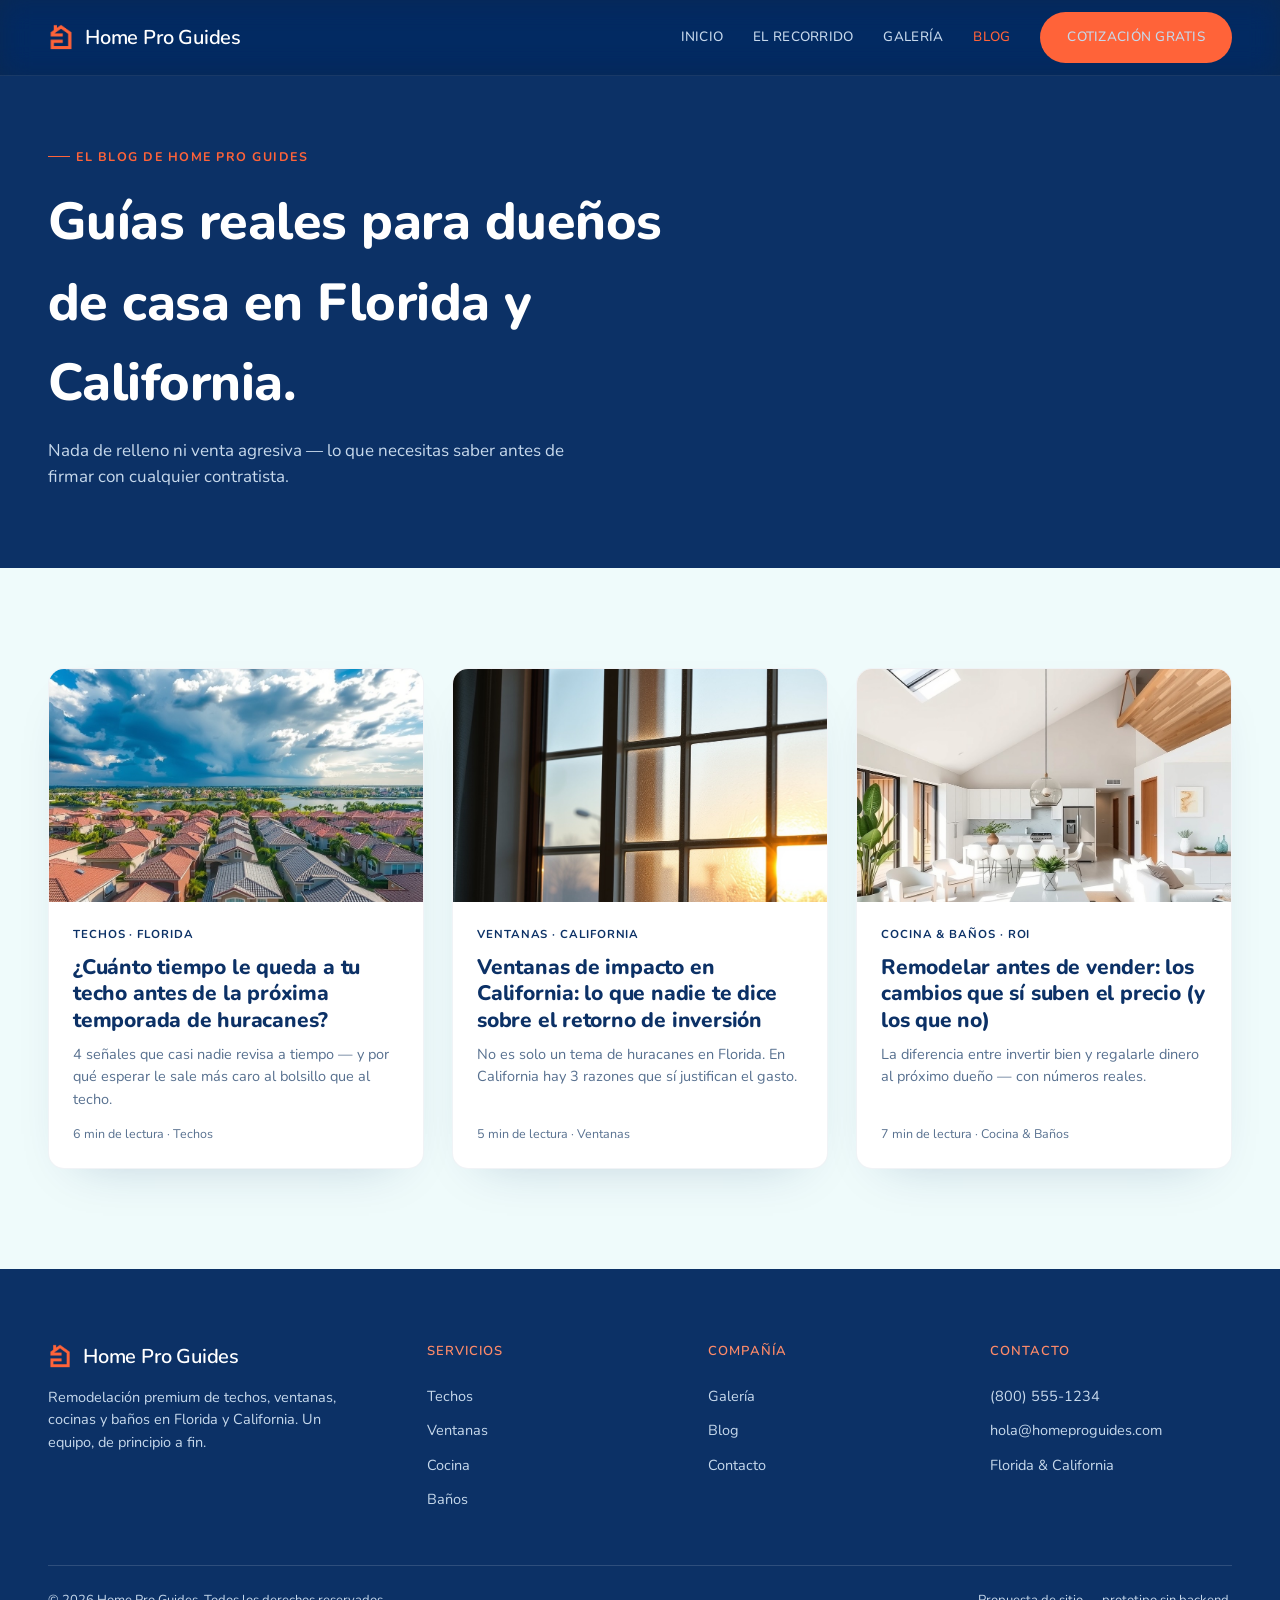
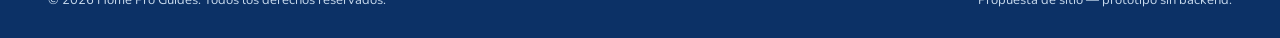
==== blog/index.html @ 2e695798 "Sitio final HPG: video snap-scroll, brand kit premium, logo real, QA local" ====
<!doctype html>
<html lang="es">
<head>
<meta charset="utf-8">
<meta name="viewport" content="width=device-width, initial-scale=1">
<link rel="icon" type="image/svg+xml" href="../assets/favicon.svg">
<link rel="icon" type="image/png" sizes="32x32" href="../assets/favicon-32.png">
<link rel="apple-touch-icon" href="../assets/apple-touch-icon.png">
<title>Blog — Home Pro Guides | Guías de remodelación para FL &amp; CA</title>
<meta name="description" content="Guías reales sobre techos, ventanas, cocinas y baños para dueños de casa en Florida y California — sin relleno, sin venta agresiva.">
<link rel="preconnect" href="https://fonts.googleapis.com">
<link rel="preconnect" href="https://fonts.gstatic.com" crossorigin>
<link rel="stylesheet" href="../css/main.css">
<link rel="stylesheet" href="../css/blog.css">
</head>
<body>

<header class="site-header">
  <div class="container">
    <a href="../index.html" class="logo"><img src="../assets/images/logo-mark.png" alt="" class="logo-mark" width="26" height="26">Home Pro Guides</a>
    <nav class="main-nav">
      <a href="../index.html">Inicio</a>
      <a href="../index.html#recorrido">El recorrido</a>
      <a href="../index.html#galeria">Galería</a>
      <a href="./index.html" class="is-active">Blog</a>
      <a href="../contacto/index.html" class="btn btn-gold">Cotización gratis</a>
    </nav>
    <button class="nav-toggle" aria-label="Abrir menú" aria-expanded="false">
      <svg width="22" height="22" viewBox="0 0 24 24" fill="none" stroke="currentColor" stroke-width="2"><path d="M3 6h18M3 12h18M3 18h18"/></svg>
    </button>
  </div>
</header>

<main>
  <section class="section-dark" style="padding: calc(var(--header-h) + 64px) 0 60px;">
    <div class="container">
      <span class="eyebrow">El blog de Home Pro Guides</span>
      <h1 style="font-size:clamp(32px,4.6vw,52px); max-width:680px; color:var(--text); margin-bottom:14px;">Guías reales para dueños de casa en Florida y California.</h1>
      <p style="max-width:560px; color:var(--text-muted); font-size:17px;">Nada de relleno ni venta agresiva — lo que necesitas saber antes de firmar con cualquier contratista.</p>
    </div>
  </section>

  <section class="section section-light">
    <div class="container">
      <div class="blog-grid" data-stagger>

        <a href="./cuanto-tiempo-le-queda-a-tu-techo.html" class="blog-card reveal">
          <div class="blog-card-img"><img src="../assets/images/blog-roofing-hurricane.jpg" alt="Vista aérea de techos residenciales en Florida" loading="lazy"></div>
          <div class="blog-card-body">
            <span class="blog-card-tag">Techos · Florida</span>
            <h3>¿Cuánto tiempo le queda a tu techo antes de la próxima temporada de huracanes?</h3>
            <p>4 señales que casi nadie revisa a tiempo — y por qué esperar le sale más caro al bolsillo que al techo.</p>
            <span class="blog-card-meta">6 min de lectura · Techos</span>
          </div>
        </a>

        <a href="./ventanas-impacto-california-retorno-inversion.html" class="blog-card reveal">
          <div class="blog-card-img"><img src="../assets/images/blog-windows-energy.jpg" alt="Ventana de eficiencia energética con luz natural" loading="lazy"></div>
          <div class="blog-card-body">
            <span class="blog-card-tag">Ventanas · California</span>
            <h3>Ventanas de impacto en California: lo que nadie te dice sobre el retorno de inversión</h3>
            <p>No es solo un tema de huracanes en Florida. En California hay 3 razones que sí justifican el gasto.</p>
            <span class="blog-card-meta">5 min de lectura · Ventanas</span>
          </div>
        </a>

        <a href="./remodelar-antes-de-vender-que-sube-el-precio.html" class="blog-card reveal">
          <div class="blog-card-img"><img src="../assets/images/blog-kitchen-roi.jpg" alt="Cocina moderna remodelada de concepto abierto" loading="lazy"></div>
          <div class="blog-card-body">
            <span class="blog-card-tag">Cocina &amp; Baños · ROI</span>
            <h3>Remodelar antes de vender: los cambios que sí suben el precio (y los que no)</h3>
            <p>La diferencia entre invertir bien y regalarle dinero al próximo dueño — con números reales.</p>
            <span class="blog-card-meta">7 min de lectura · Cocina &amp; Baños</span>
          </div>
        </a>

      </div>
    </div>
  </section>
</main>

<footer class="site-footer">
  <div class="container">
    <div class="footer-grid">
      <div>
        <div class="logo" style="margin-bottom:14px;"><img src="../assets/images/logo-mark.png" alt="" class="logo-mark" width="24" height="24">Home Pro Guides</div>
        <p>Remodelación premium de techos, ventanas, cocinas y baños en Florida y California. Un equipo, de principio a fin.</p>
      </div>
      <div>
        <h4>Servicios</h4>
        <a href="../contacto/roofing.html">Techos</a>
        <a href="../contacto/windows.html">Ventanas</a>
        <a href="../contacto/kitchen.html">Cocina</a>
        <a href="../contacto/bathroom.html">Baños</a>
      </div>
      <div>
        <h4>Compañía</h4>
        <a href="../index.html#galeria">Galería</a>
        <a href="./index.html">Blog</a>
        <a href="../contacto/index.html">Contacto</a>
      </div>
      <div>
        <h4>Contacto</h4>
        <a href="tel:+18005551234">(800) 555-1234</a>
        <a href="mailto:hola@homeproguides.com">hola@homeproguides.com</a>
        <a href="#">Florida &amp; California</a>
      </div>
    </div>
    <div class="footer-bottom">
      <span>© 2026 Home Pro Guides. Todos los derechos reservados.</span>
      <span>Propuesta de sitio — prototipo sin backend.</span>
    </div>
  </div>
</footer>

<script src="../js/site.js"></script>
</body>
</html>
---- css/main.css ----
/* =========================================================
   Home Pro Guides — Propuesta 2026-09 — VERSIÓN MARCA REAL
   Mismo HTML/estructura/animaciones/wizard que la propuesta
   original — SOLO cambian estos design tokens (color + tipografía),
   extraídos del manual de marca real de HPG:
     ~/Library/.../HOME_PRO_GUIDES_MANUAL_MARCA_PREVIEW.pdf
   Paleta oficial (pág. 3 del manual):
     Azul Navy   #0C3166  (principal)
     Aguamarina  #00C6C6  (secundario)
     Naranja     #FF6339  (secundario, "uso moderado" — color de acción,
                           confirmado en vivo: es el color del botón
                           "Next" en el formulario real de HPG)
     Blanco/Negro principales, para texto e impresión.
   Tipografía oficial: "Keyboard" (Fenotype, Light→Black + itálicas).
   No es un Google Font ni está disponible para licenciar rápido en
   este prototipo — se sustituye por 'Nunito', el free font más
   cercano en forma (geometric sans de terminales redondeadas) y con
   la misma cobertura de pesos 300→900 que pide el manual. Cambiar
   por la fuente real "Keyboard" con su licencia es un pendiente de
   producción, no de esta propuesta.
   ========================================================= */

@import url('https://fonts.googleapis.com/css2?family=Nunito:ital,wght@0,300;0,400;0,600;0,700;0,800;0,900;1,400;1,600;1,800&display=swap');

:root{
  /* color — extraído del manual de marca real */
  --bg: #071B33;            /* navy casi negro — fondo del recorrido/fotos (no está en el manual como color de marca; es solo el "negro" funcional para que el texto blanco sea legible sobre fotos, en la misma familia tonal que el Navy) */
  --bg-elevated: #0C3166;
  --primary: #0C3166;       /* Azul Navy — PRINCIPAL del manual */
  --primary-alt: #123E82;   /* variante hover, misma familia */
  --gold: #FF6339;          /* Naranja — color de acción del manual (botón "Next" real) */
  --gold-soft: #FF8B69;
  --cream: #00C6C6;         /* Aguamarina — secundario del manual */
  --text: #FFFFFF;          /* Blanco — principal del manual */
  --text-muted: #C7D9EC;
  --bg-light: #EFFBFB;      /* celeste/aguamarina muy claro — el fondo real que Luis vio en el formulario en vivo de HPG */
  --text-dark: #0C3166;     /* Azul Navy también como texto sobre fondo claro, por el manual */
  --text-dark-muted: #57708F;
  --line: rgba(255,255,255,0.14);
  --line-dark: rgba(12,49,102,0.14);
  --danger: #B4472F;

  /* type — "Keyboard" (manual) sustituida por Nunito (ver nota arriba) */
  --font-head: 'Nunito', -apple-system, BlinkMacSystemFont, sans-serif;
  --font-body: 'Nunito', -apple-system, BlinkMacSystemFont, sans-serif;

  /* motion */
  --ease-out: cubic-bezier(0.23, 1, 0.32, 1);
  --ease-in-out: cubic-bezier(0.77, 0, 0.175, 1);

  /* layout */
  --header-h: 76px;
  --container: 1240px;
}


*, *::before, *::after{ box-sizing: border-box; }
html{ scroll-behavior: smooth; }
@media (prefers-reduced-motion: reduce){ html{ scroll-behavior: auto; } }

body{
  margin:0;
  background: var(--bg-light);
  color: var(--text-dark);
  font-family: var(--font-body);
  font-size: 16px;
  line-height: 1.55;
  -webkit-font-smoothing: antialiased;
}

img{ max-width:100%; display:block; }
a{ color: inherit; text-decoration:none; }
/* font-weight 800 (not 500): el manual usa un peso Black/ExtraBold para
   titulares — Fraunces (versión original) tenía su propio carácter editorial
   a peso 500; Nunito necesita más peso para el mismo protagonismo. */
h1,h2,h3,h4{ font-family: var(--font-head); font-weight: 800; margin: 0 0 .5em; letter-spacing: -0.01em; }
p{ margin: 0 0 1em; }
.container{ width: 100%; max-width: var(--container); margin: 0 auto; padding: 0 28px; }

/* ---------- Buttons ---------- */
.btn{
  display: inline-flex; align-items:center; justify-content:center; gap:.5em;
  padding: 14px 26px; border-radius: 999px; font-family: var(--font-body);
  font-weight: 600; font-size: 14.5px; letter-spacing: .01em; cursor: pointer;
  border: 1px solid transparent; transition: transform 160ms var(--ease-out), background-color 160ms var(--ease-out), border-color 160ms var(--ease-out), color 160ms var(--ease-out);
  white-space: nowrap;
}
.btn:active{ transform: scale(.97); }
.btn-gold{ background: var(--gold); color: #201705; }
/* color:inherit (not var(--text)) on purpose so this works on both dark and
   light surfaces — but that means every usage MUST sit inside a container
   that sets an explicit color, or it silently falls back to body's dark
   text. Bug caught in QA: the tour panels didn't set color on the <a>
   itself, so btn-outline inherited body's dark navy over a photo — a dark
   smudge instead of legible white. Default to var(--text) (its only real
   usage today is on dark tour/hero panels); override per-instance if a
   light-surface use is ever added. */
.btn-outline{ background: transparent; border-color: currentColor; color: var(--text); }
.btn-dark{ background: var(--primary); color: var(--text); }
.btn-block{ width:100%; }
.btn[disabled]{ opacity:.5; cursor: not-allowed; }

/* Hover-only affordances gated behind (hover:hover) — a tap on touch
   shouldn't leave a button/link stuck in a "hovered" visual state. */
@media (hover:hover) and (pointer:fine){
  .btn-gold:hover{ background: var(--gold-soft); }
  .btn-outline:hover{ background: rgba(255,255,255,0.08); }
  .btn-dark:hover{ background: var(--primary-alt); }

  .link-underline{ position:relative; }
  .link-underline::after{
    content:''; position:absolute; left:0; right:100%; bottom:-3px; height:1px; background:currentColor;
    transition: right 220ms var(--ease-out);
  }
  .link-underline:hover::after{ right:0; }
}

/* ---------- Site header ---------- */
.site-header{
  position: fixed; top:0; left:0; right:0; z-index: 500;
  height: var(--header-h);
  display:flex; align-items:center;
  background: rgba(7,27,51,0.35);
  backdrop-filter: blur(14px) saturate(140%);
  -webkit-backdrop-filter: blur(14px) saturate(140%);
  border-bottom: 1px solid rgba(255,255,255,0.08);
  transition: background-color 260ms var(--ease-out), border-color 260ms var(--ease-out);
}
.site-header.is-light{
  background: rgba(239,251,251,0.72);
  border-bottom-color: rgba(12,49,102,0.08);
}
.site-header .container{ display:flex; align-items:center; justify-content:space-between; gap: 24px; }

.logo{
  font-family: var(--font-head); font-size: 20px; font-weight:600; color: var(--text);
  display:flex; align-items:center; gap:.55em; letter-spacing: -0.01em;
}
.site-header.is-light .logo{ color: var(--text-dark); }
.logo .dot{ width:7px; height:7px; border-radius:50%; background: var(--gold); display:inline-block; }
.logo-mark{ display:block; flex-shrink:0; }

.main-nav{ display:flex; align-items:center; gap: 30px; }
.main-nav a{
  font-size: 13.5px; font-weight: 500; letter-spacing: .02em; text-transform: uppercase;
  color: var(--text-muted);
  transition: color 160ms var(--ease-out);
}
.site-header.is-light .main-nav a{ color: var(--text-dark-muted); }
.main-nav a.is-active:not(.btn){ color: var(--gold); }
.site-header.is-light .main-nav a.is-active:not(.btn){ color: var(--primary); }
@media (hover:hover) and (pointer:fine){
  .main-nav a:hover:not(.btn){ color: var(--gold); }
  .site-header.is-light .main-nav a:hover:not(.btn){ color: var(--primary); }
}

.nav-toggle{ display:none; background:none; border:none; color: var(--text); cursor:pointer; padding: 8px; }
.site-header.is-light .nav-toggle{ color: var(--text-dark); }

@media (max-width: 900px){
  .main-nav{
    /* NOTE: .site-header has backdrop-filter, which (like transform) makes it
       the containing block for fixed-position descendants — so `bottom:0`
       here would resolve against the header's own ~76px box, not the
       viewport. Use an explicit dvh height instead of bottom:0. */
    position: fixed; top: var(--header-h); left:0; right:0;
    height: calc(100dvh - var(--header-h));
    background: var(--primary); flex-direction: column; justify-content:flex-start;
    padding: 40px 28px; gap: 22px;
    transform: translateY(-8px); opacity: 0; pointer-events:none;
    transition: transform 220ms var(--ease-out), opacity 220ms var(--ease-out);
  }
  .main-nav.is-open{ transform: translateY(0); opacity:1; pointer-events:auto; }
  .main-nav a{ font-size: 16px; color: var(--text); }
  .main-nav .btn{ margin-top: 10px; }
  .nav-toggle{ display:block; }
}

/* ---------- Footer ---------- */
.site-footer{ background: var(--primary); color: var(--text); padding: 72px 0 28px; }
.footer-grid{ display:grid; grid-template-columns: 1.4fr 1fr 1fr 1fr; gap: 40px; padding-bottom: 48px; border-bottom: 1px solid var(--line); }
.footer-grid h4{ color: var(--gold-soft); font-family: var(--font-body); font-size: 13px; text-transform: uppercase; letter-spacing: .08em; font-weight:600; margin-bottom: 18px; }
.footer-grid p{ color: var(--text-muted); font-size: 14.5px; max-width: 320px; }
.footer-grid a{ display:block; color: var(--text-muted); font-size: 14.5px; padding: 6px 0; transition: color 160ms var(--ease-out); }
@media (hover:hover) and (pointer:fine){ .footer-grid a:hover{ color: var(--gold-soft); } }
.footer-bottom{ display:flex; justify-content:space-between; align-items:center; padding-top: 24px; color: var(--text-muted); font-size: 13px; flex-wrap: wrap; gap: 12px; }
@media (max-width: 820px){ .footer-grid{ grid-template-columns: 1fr 1fr; } }
@media (max-width: 560px){ .footer-grid{ grid-template-columns: 1fr; } }

/* ---------- Reveal-on-scroll (used site-wide, gentle) ---------- */
.reveal{ opacity: 0; transform: translateY(18px); transition: opacity 560ms var(--ease-out), transform 560ms var(--ease-out); }
.reveal.is-visible{ opacity: 1; transform: translateY(0); }
@media (prefers-reduced-motion: reduce){
  .reveal{ opacity:1; transform:none; transition:none; }
}

/* ---------- Section helpers ---------- */
.section{ padding: 100px 0; }
.section-light{ background: var(--bg-light); color: var(--text-dark); }
.section-dark{ background: var(--primary); color: var(--text); }
.eyebrow{ display:inline-flex; align-items:center; gap:.5em; font-size: 12.5px; font-weight:700; letter-spacing:.12em; text-transform:uppercase; color: var(--gold); margin-bottom: 16px; }
.eyebrow::before{ content:''; width: 22px; height:1px; background: var(--gold); }
.section-head{ max-width: 640px; margin-bottom: 56px; }
.section-head h2{ font-size: clamp(30px, 4vw, 44px); }
.section-head p{ font-size: 17px; color: var(--text-dark-muted); }
.section-dark .section-head p{ color: var(--text-muted); }

/* ---------- Gallery / carousel (reused: home + contacto) ---------- */
/* min-width:0 matters here: on /contacto pages this component sits inside a
   CSS grid column. Grid/flex items default to min-width:auto, which equals
   their content's max-content size — for a horizontally-scrolling track that
   means "wide enough to fit every card unscrolled", blowing out the column
   instead of letting overflow-x:auto clip/scroll it. min-width:0 lets the
   item shrink to the track's actual (scrollable) size. */
.gallery{ position: relative; min-width: 0; }
.gallery-track{
  display:flex; gap: 18px; overflow-x: auto; scroll-snap-type: x mandatory;
  padding-bottom: 8px; scrollbar-width: none; -ms-overflow-style: none;
  cursor: grab; user-select: none;
}
.gallery-track::-webkit-scrollbar{ display:none; }
.gallery-track.is-dragging{ cursor: grabbing; scroll-snap-type: none; }
.gallery-card{
  position: relative; flex: 0 0 auto; width: 320px; aspect-ratio: 4/5;
  border-radius: 14px; overflow: hidden; scroll-snap-align: start;
  box-shadow: 0 18px 40px -18px rgba(0,0,0,0.35);
}
.gallery-card img{ width:100%; height:100%; object-fit: cover; }
.gallery-tag{
  position:absolute; top:14px; left:14px; padding: 5px 12px; border-radius: 999px;
  background: rgba(7,27,51,0.55); backdrop-filter: blur(6px);
  color: var(--text); font-size: 11.5px; font-weight:700; letter-spacing:.06em; text-transform:uppercase;
}
.gallery-caption{
  position:absolute; left:0; right:0; bottom:0; padding: 16px;
  background: linear-gradient(0deg, rgba(7,27,51,0.85), rgba(7,27,51,0));
  color: var(--text); font-size: 13.5px; font-weight:600;
}
.gallery-controls{ display:flex; align-items:center; justify-content: space-between; margin-top: 22px; }
.gallery-arrows{ display:flex; gap: 10px; }
.gallery-arrow{
  width: 44px; height:44px; border-radius:50%; border: 1px solid var(--line-dark);
  display:flex; align-items:center; justify-content:center; cursor:pointer; background: transparent;
  transition: background-color 160ms var(--ease-out), transform 160ms var(--ease-out), border-color 160ms var(--ease-out);
  color: inherit;
}
.section-dark .gallery-arrow{ border-color: var(--line); }
@media (hover:hover) and (pointer:fine){
  .gallery-arrow:hover{ background: rgba(12,49,102,0.06); }
  .section-dark .gallery-arrow:hover{ background: rgba(255,255,255,0.08); }
}
.gallery-arrow:active{ transform: scale(.92); }
.gallery-dots{ display:flex; gap:7px; }
.gallery-dot{ width:6px; height:6px; border-radius:50%; background: var(--line-dark); transition: background-color 200ms var(--ease-out), width 200ms var(--ease-out); }
.section-dark .gallery-dot{ background: var(--line); }
.gallery-dot.is-active{ width: 20px; background: var(--gold); }
.gallery-note{ font-size: 12.5px; color: var(--text-dark-muted); margin-top: 14px; }
.section-dark .gallery-note{ color: var(--text-muted); }

/* ---------- Forms (contacto) ---------- */
.form-card{ background: var(--bg-light); border-radius: 20px; padding: 40px; box-shadow: 0 30px 70px -30px rgba(12,49,102,0.25); border: 1px solid rgba(12,49,102,0.06); }
.form-grid{ display:grid; grid-template-columns: 1fr 1fr; gap: 18px 20px; }
.field{ display:flex; flex-direction:column; gap: 7px; margin-bottom: 4px; }
.field.full{ grid-column: 1 / -1; }
.field label{ font-size: 12.5px; font-weight:600; letter-spacing:.03em; text-transform:uppercase; color: var(--text-dark-muted); }
.field input, .field select, .field textarea{
  font-family: var(--font-body); font-size: 15px; padding: 13px 15px; border-radius: 10px;
  border: 1px solid rgba(12,49,102,0.16); background: #fff; color: var(--text-dark);
  transition: border-color 160ms var(--ease-out), box-shadow 160ms var(--ease-out);
}
.field textarea{ resize: vertical; min-height: 96px; font-family: var(--font-body); }
.field input:focus, .field select:focus, .field textarea:focus{
  outline: none; border-color: var(--gold); box-shadow: 0 0 0 3px rgba(255,99,57,0.18);
}
.field .error-msg{ font-size: 12.5px; color: var(--danger); min-height: 15px; }
.field.has-error input, .field.has-error select, .field.has-error textarea{ border-color: var(--danger); }
.form-submit-row{ display:flex; align-items:center; justify-content: space-between; margin-top: 22px; flex-wrap: wrap; gap: 14px; }
.form-note{ font-size: 12.5px; color: var(--text-dark-muted); max-width: 320px; }
.form-success{
  display:none; align-items:center; gap: 12px; background: rgba(12,49,102,0.06); border: 1px solid rgba(12,49,102,0.14);
  color: var(--primary); padding: 16px 18px; border-radius: 12px; font-size: 14.5px; font-weight:600; margin-top: 18px;
}
.form-success.is-visible{ display:flex; }
@media (max-width: 640px){ .form-grid{ grid-template-columns: 1fr; } .form-card{ padding: 26px; } }

/* ---------- Utility ---------- */
.spacer-header{ height: var(--header-h); }
.text-center{ text-align:center; }
.mt-0{ margin-top:0; }
---- css/blog.css ----
/* ============================================================
   Home Pro Guides — blog.css
   Grid de posts + artículo individual.
   ============================================================ */

.blog-grid{ display:grid; grid-template-columns: repeat(3, 1fr); gap: 28px; }
.blog-card{
  display:flex; flex-direction:column; background:#fff; border-radius: 16px; overflow:hidden;
  box-shadow: 0 20px 50px -30px rgba(12,49,102,0.25); border: 1px solid rgba(12,49,102,0.06);
  transition: transform 220ms var(--ease-out), box-shadow 220ms var(--ease-out);
}
@media (hover:hover) and (pointer:fine){
  .blog-card:hover{ transform: translateY(-4px); box-shadow: 0 26px 60px -28px rgba(12,49,102,0.32); }
}
.blog-card-img{ aspect-ratio: 16/10; overflow:hidden; }
.blog-card-img img{ width:100%; height:100%; object-fit:cover; transition: transform 420ms var(--ease-out); }
@media (hover:hover) and (pointer:fine){ .blog-card:hover .blog-card-img img{ transform: scale(1.05); } }
.blog-card-body{ padding: 24px; display:flex; flex-direction:column; gap:10px; flex:1; }
.blog-card-tag{ font-size:11.5px; font-weight:700; letter-spacing:.08em; text-transform:uppercase; color: var(--primary); }
.blog-card-body h3{ font-size: 21px; line-height:1.25; margin:0; }
.blog-card-body p{ color: var(--text-dark-muted); font-size:14.5px; margin:0; flex:1; }
.blog-card-meta{ font-size:12.5px; color: var(--text-dark-muted); display:flex; gap:10px; align-items:center; margin-top:4px; }
.blog-card-meta::before{ content:none; }

@media (max-width: 980px){ .blog-grid{ grid-template-columns: repeat(2,1fr); } }
@media (max-width: 640px){ .blog-grid{ grid-template-columns: 1fr; } }

/* ---------- Article ---------- */
.article-hero{ position:relative; height: 56vh; min-height:380px; overflow:hidden; }
.article-hero img{ width:100%; height:100%; object-fit:cover; }
.article-hero::after{ content:''; position:absolute; inset:0; background: linear-gradient(180deg, rgba(7,27,51,.65) 0%, rgba(7,27,51,.15) 45%, rgba(7,27,51,.75) 100%); }
.article-hero-content{ position:absolute; left:0; right:0; bottom:0; padding: 0 0 48px; }
.article-hero-content .container{ max-width: 780px; }
/* Same contrast safety net as the home tour: guarantee legibility over any
   photo content rather than hoping the gradient alone is always enough. */
.article-hero-content h1{ text-shadow: 0 2px 24px rgba(7,27,51,0.5); }
.article-hero-content .eyebrow{ text-shadow: 0 1px 10px rgba(7,27,51,0.5); }

.article-body{ max-width: 720px; margin: 0 auto; padding: 64px 28px 100px; }
.article-body h2{ font-size: 28px; margin-top: 2.2em; }
.article-body p{ font-size: 17.5px; line-height: 1.75; color: var(--text-dark); }
.article-body ul{ padding-left: 1.3em; font-size: 17px; line-height:1.8; }
.article-body li{ margin-bottom: .5em; }
.article-body blockquote{
  margin: 2em 0; padding: 4px 0 4px 22px; border-left: 3px solid var(--gold);
  font-family: var(--font-head); font-size: 22px; font-style: italic; color: var(--primary);
}
.article-meta{ display:flex; gap:14px; align-items:center; color: var(--text-muted); font-size:13.5px; margin-bottom: 18px; }
.article-cta{
  margin: 3em 0 0; padding: 32px; border-radius: 16px; background: var(--primary); color: var(--text);
  display:flex; align-items:center; justify-content:space-between; gap:20px; flex-wrap:wrap;
}
.article-cta h4{ margin:0 0 4px; font-size:20px; }
.article-cta p{ margin:0; color: var(--text-muted); font-size:14.5px; }
.related-posts{ background: var(--bg-light); padding: 80px 0; }
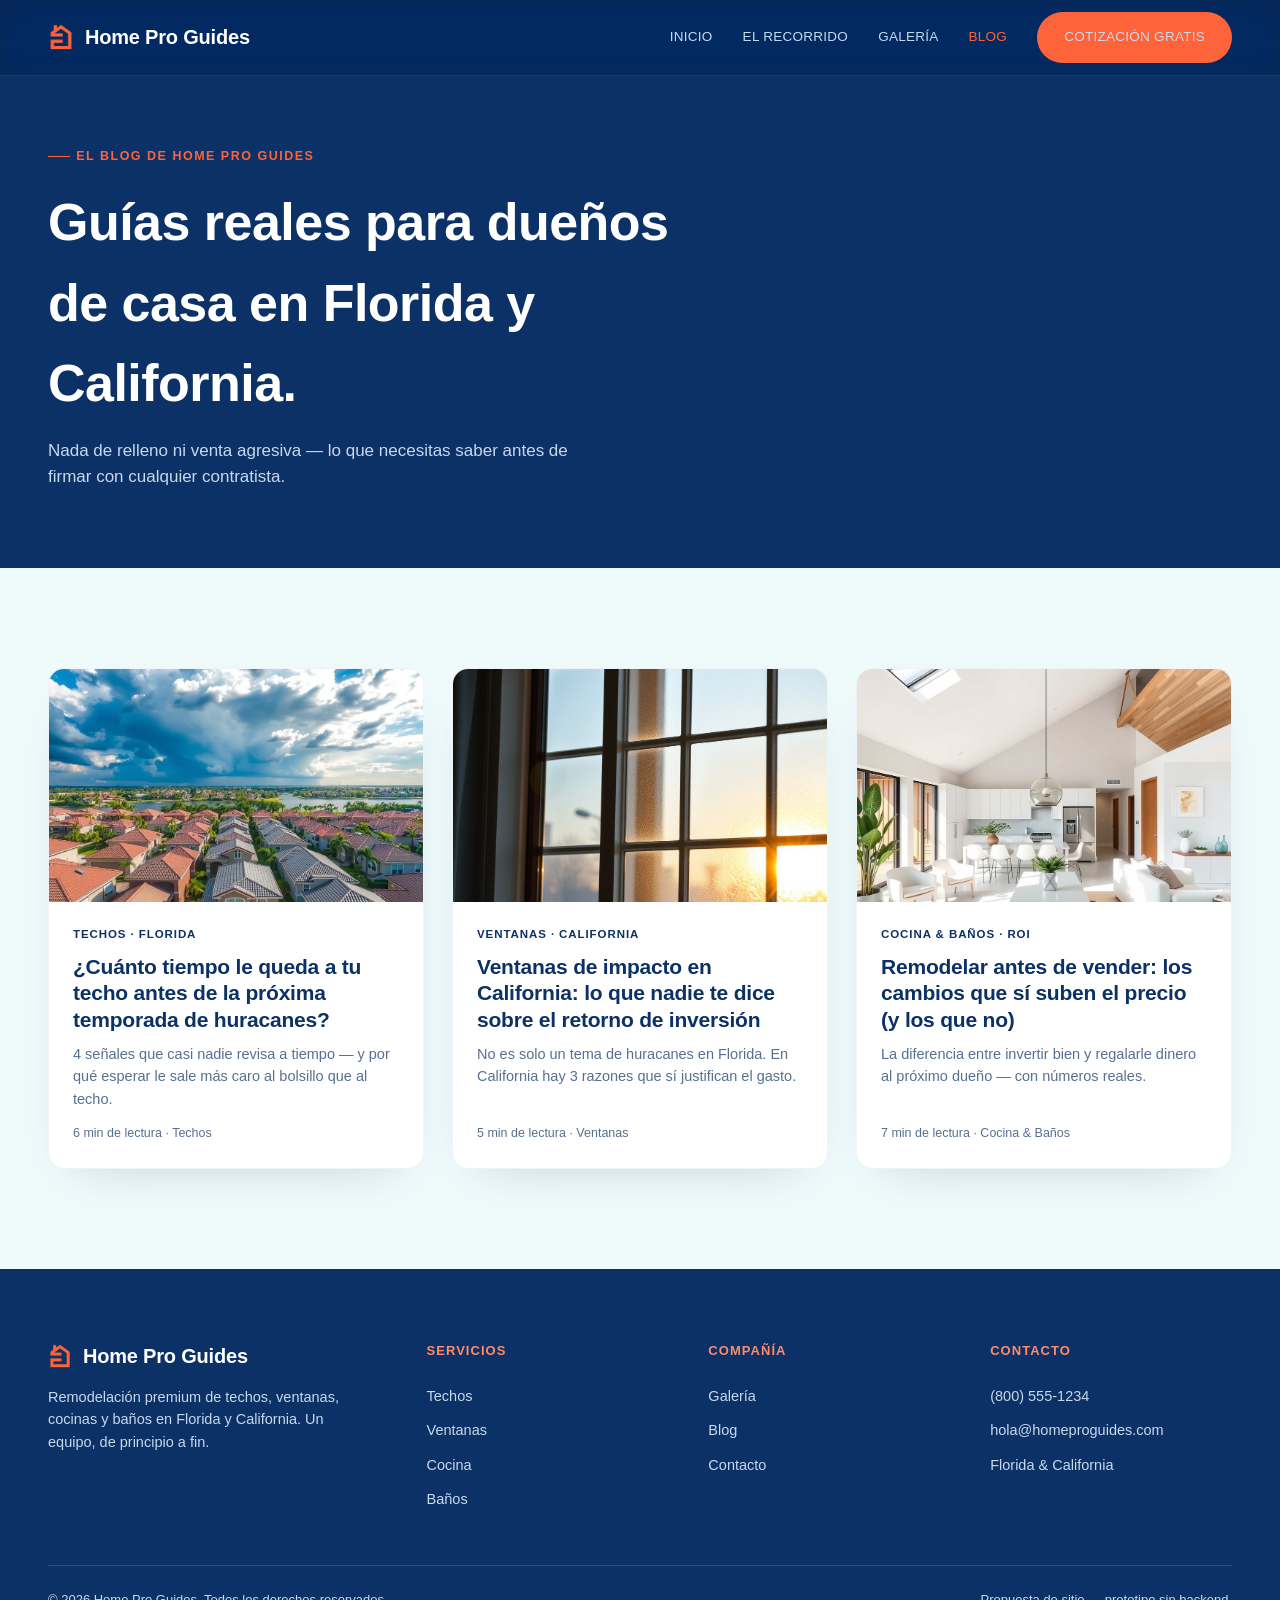
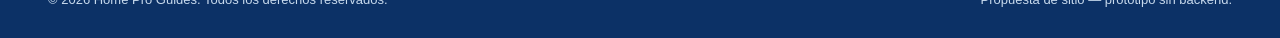
==== commit 1d712e15: "Cache-buster (?v=timestamp) en todos los CSS/JS del sitio - sin esto el navegador (sobre todo mobile" ====
--- a/blog/index.html
+++ b/blog/index.html
@@ -10,8 +10,8 @@
 <meta name="description" content="Guías reales sobre techos, ventanas, cocinas y baños para dueños de casa en Florida y California — sin relleno, sin venta agresiva.">
 <link rel="preconnect" href="https://fonts.googleapis.com">
 <link rel="preconnect" href="https://fonts.gstatic.com" crossorigin>
-<link rel="stylesheet" href="../css/main.css">
-<link rel="stylesheet" href="../css/blog.css">
+<link rel="stylesheet" href="../css/main.css?v=cb1788984608">
+<link rel="stylesheet" href="../css/blog.css?v=cb1788984608">
 </head>
 <body>
 
@@ -113,6 +113,6 @@
   </div>
 </footer>
 
-<script src="../js/site.js"></script>
+<script src="../js/site.js?v=cb1788984608"></script>
 </body>
 </html>
--- a/css/main.css
+++ b/css/main.css
@@ -20,7 +20,10 @@
    producción, no de esta propuesta.
    ========================================================= */
 
-@import url('https://fonts.googleapis.com/css2?family=Nunito:ital,wght@0,300;0,400;0,600;0,700;0,800;0,900;1,400;1,600;1,800&display=swap');
+/* Fuente Nunito: se movió el @import de acá a un <link rel="stylesheet">
+   en el <head> del HTML — @import dentro de un CSS bloquea el parseo de
+   ESTE archivo hasta bajar el import (fetch en serie), un <link> en el
+   HTML se baja en paralelo con el resto y llega antes. */
 
 :root{
   /* color — extraído del manual de marca real */
